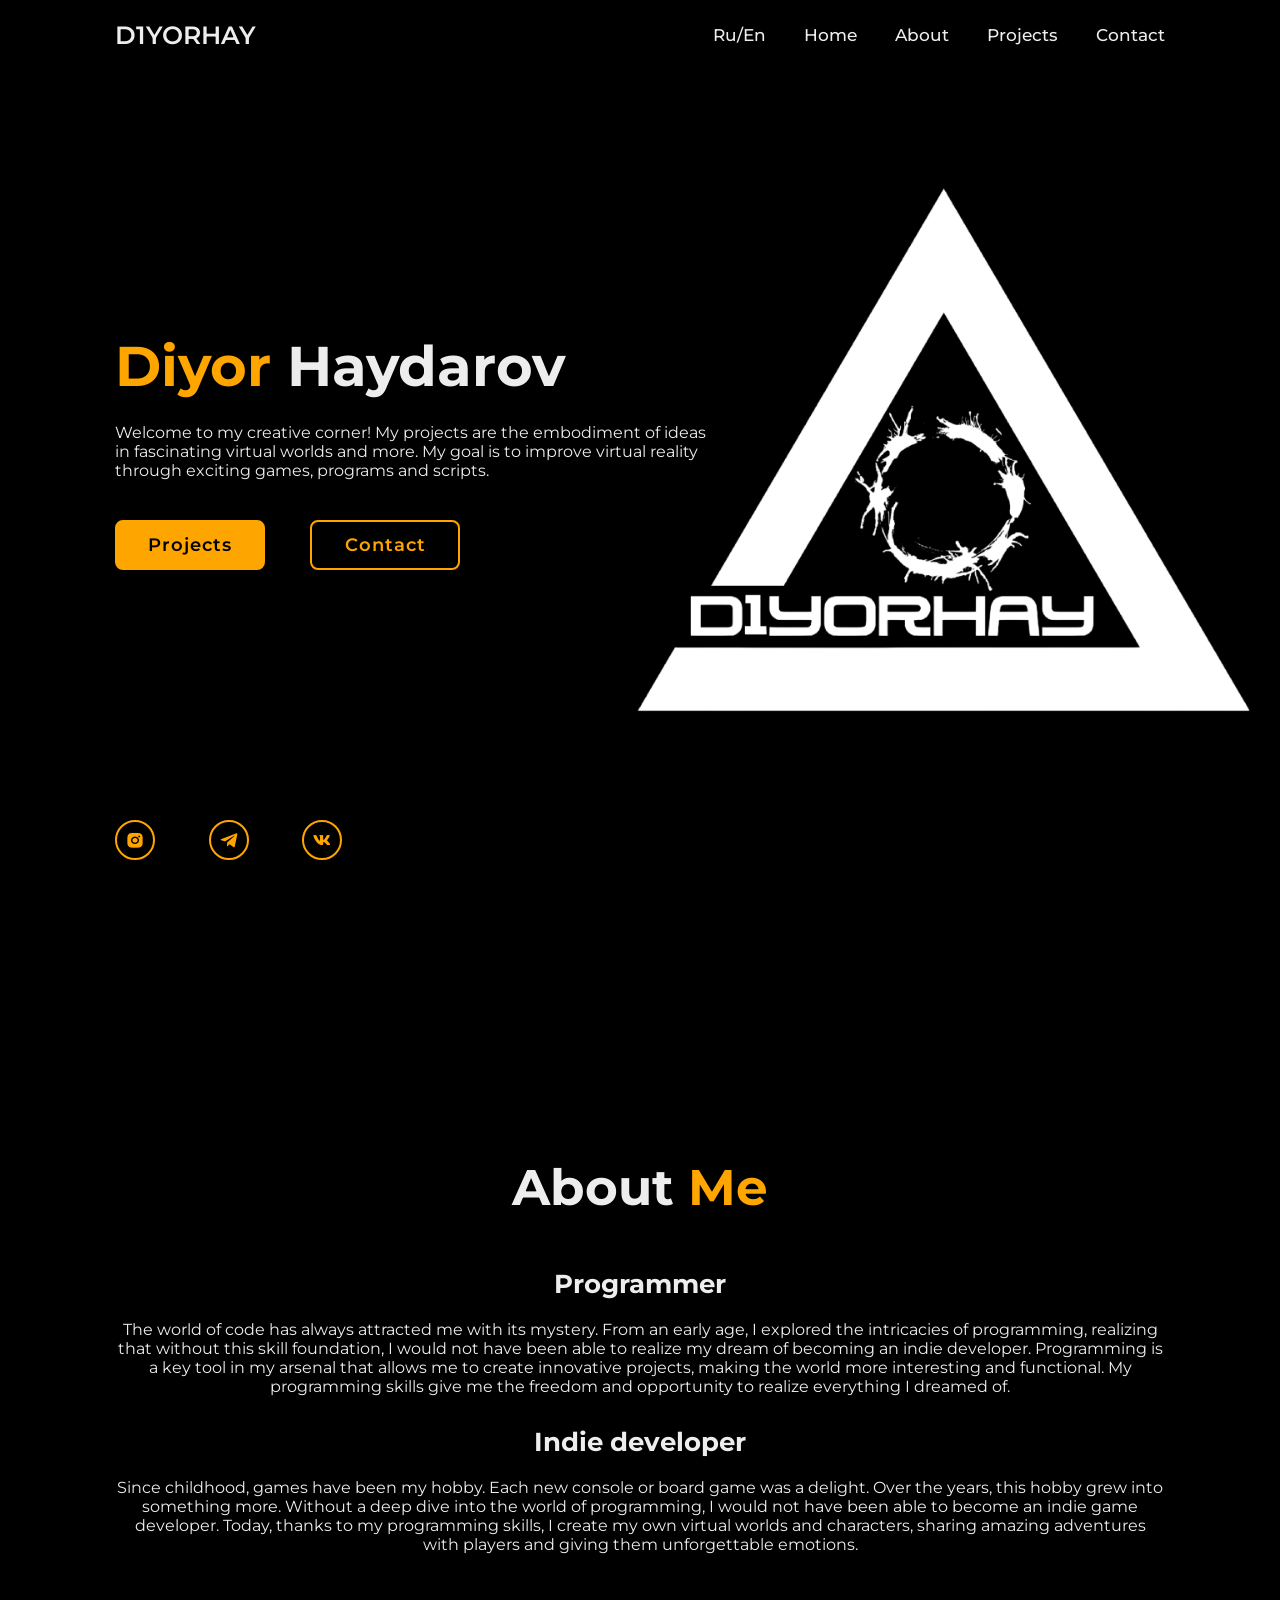
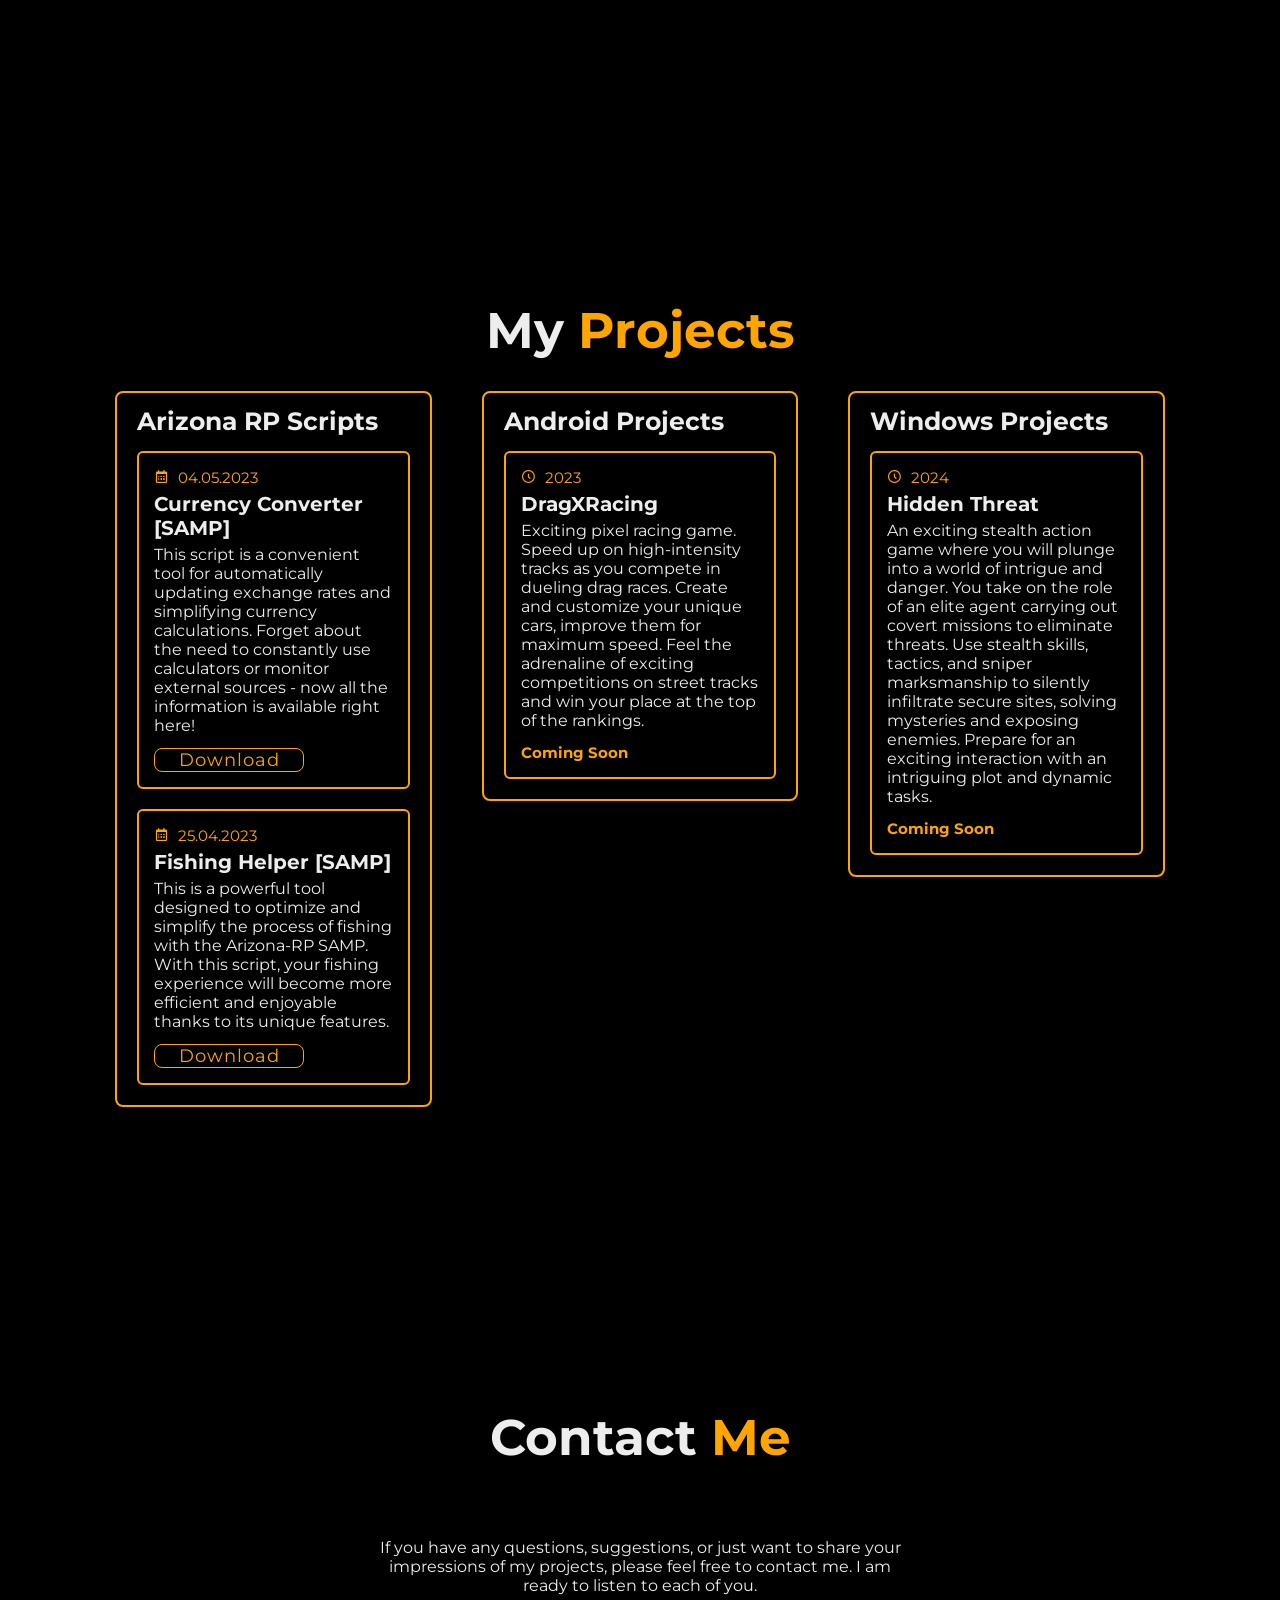
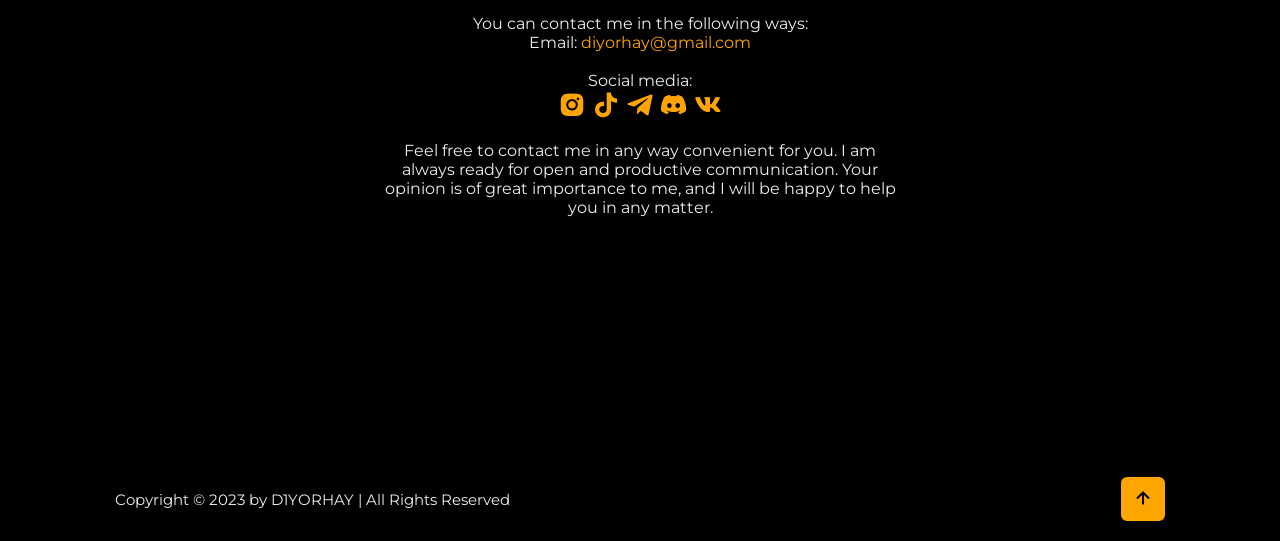
==== index.html @ e2f16f79 "Update index.html" ====
<!DOCTYPE html>
<html lang="en">
<head>
    <meta charset="UTF-8">
    <meta http-equiv="X-UA-Compatible" content="IE=edge">
    <meta name="viewport" content="width=device-width, initial-scale=1.0">
    <title>Diyor Haydarov Portfolio | D1YORHAY</title>
     <link rel="shortcut icon" href="logo.png" type="x-image/png">

    <link rel="stylesheet" href="css/style.css">

    <link href='https://unpkg.com/boxicons@2.1.4/css/boxicons.min.css' rel='stylesheet'>
</head>
<body>
    <header class="header">
        <a href="#" class="logo">D1YORHAY</a>

        <div class="bx bx-menu" id="menu-icon"></div>

        <nav class="navbar">
            <a href="index_ru.html">Ru/En</a>
            <a href="#home">Home</a>
            <a href="#about">About</a>
            <a href="#projects">Projects</a>
            <a href="#contact">Contact</a>

            <span class="active-nav"></span>
        </nav>
    </header>

    <!-- home section design -->
    <section class="home" id="home">
        <div class="home-content">
            <h1><span>Diyor</span> Haydarov</h1>
            <p>Welcome to my creative corner! My projects are the embodiment of ideas in fascinating virtual worlds and more. My goal is to improve virtual reality through exciting games, programs and scripts.</p>
            <div class="btn-box">
                <a href="#projects" class="btn">Projects</a>
                <a href="#contact" class="btn">Contact</a>
            </div>
        </div>

        <div class="home-sci">
            <a href="https://www.instagram.com/d1yorhay"><i class='bx bxl-instagram-alt' ></i></a>
            <a href="https://t.me/d1yorhay"><i class='bx bxl-telegram'></i></a>
            <a href="https://vk.com/d1yorhay"><i class='bx bxl-vk' ></i></a><br><br>
        </div>
    </section>

    <!-- about section design -->
    <section class="about" id="about">
        <h2 class="heading">About <span>Me</span></h2>

        <div class="about-content">
            <h3>Programmer</h3>
            <p>The world of code has always attracted me with its mystery. From an early age, I explored the intricacies of programming, realizing that without this skill foundation, I would not have been able to realize my dream of becoming an indie developer. Programming is a key tool in my arsenal that allows me to create innovative projects, making the world more interesting and functional. My programming skills give me the freedom and opportunity to realize everything I dreamed of.</p>
            <h3>Indie developer</h3>
            <p>Since childhood, games have been my hobby. Each new console or board game was a delight. Over the years, this hobby grew into something more. Without a deep dive into the world of programming, I would not have been able to become an indie game developer. Today, thanks to my programming skills, I create my own virtual worlds and characters, sharing amazing adventures with players and giving them unforgettable emotions.</p>
        </div>
    </section>

    <!-- projects section design -->
    <section class="projects" id="projects">
        <h2 class="heading">My <span>Projects</span></h2>

        <div class="projects-row">
            <!-- Arizona Scripts -->
            <div class="projects-column">
                <br><h3 class="title">Arizona RP Scripts</h3>
                <div class="projects-box">
                    
                    <!-- Currency Converter -->
                    <div class="projects-content">
                        <div class="content">
                            <div class="year"><i class='bx bx-calendar' ></i> 04.05.2023</div>
                            <h3>Currency Converter [SAMP]</h3>
                            <p>This script is a convenient tool for automatically updating exchange rates and simplifying currency calculations. Forget about the need to constantly use calculators or monitor external sources - now all the information is available right here!</p><br>
                            <a href="https://drive.google.com/file/d/1Fqgm43asAINsLMrnkQq1CiRGJhXka5Y3/view?usp=drive_link" target="_blank">Download</a> 
                        </div>
                    </div>

                    <!-- Fishing Helper -->
                    <div class="projects-content">
                        <div class="content">
                            <div class="year"><i class='bx bx-calendar' ></i> 25.04.2023</div>
                            <h3>Fishing Helper [SAMP]</h3>
                            <p> This is a powerful tool designed to optimize and simplify the process of fishing with the Arizona-RP SAMP. With this script, your fishing experience will become more efficient and enjoyable thanks to its unique features.</p><br>
                            <a href="https://drive.google.com/file/d/1vGYQ3mh9Eu9n5NbPt-j7Q-pzQmZ3-_pX/view?usp=drive_link" target="_blank">Download</a> 
                        </div>
                    </div>
                    <!--  -->
                </div>
            </div>

            <!-- Mobile -->
            <div class="projects-column">
                <br><h3 class="title">Android Projects</h3>
                <div class="projects-box">
                    <!-- DragXRacing -->
                    <div class="projects-content">
                        <div class="content">
                            <div class="year"><i class='bx bx-time-five'></i> 2023</div>
                            <h3>DragXRacing</h3>
                            <p>Exciting pixel racing game. Speed ​​up on high-intensity tracks as you compete in dueling drag races. Create and customize your unique cars, improve them for maximum speed. Feel the adrenaline of exciting competitions on street tracks and win your place at the top of the rankings.
                            </p><br>
                            <h1 href="">Coming Soon</h1>
                        </div>
                    </div>
                    <!--  -->
                </div>
            </div>

            <!-- PC -->
            <div class="projects-column">
                <br><h3 class="title">Windows Projects</h3>
                <div class="projects-box">
                    <!-- Hidden Threat -->
                    <div class="projects-content">
                        <div class="content">
                            <div class="year"><i class='bx bx-time-five'></i> 2024</div>
                            <h3>Hidden Threat</h3>
                            <p>An exciting stealth action game where you will plunge into a world of intrigue and danger. You take on the role of an elite agent carrying out covert missions to eliminate threats. Use stealth skills, tactics, and sniper marksmanship to silently infiltrate secure sites, solving mysteries and exposing enemies. Prepare for an exciting interaction with an intriguing plot and dynamic tasks.
                            </p><br>
                            <h1 href="">Coming Soon</h1>
                        </div>
                    </div>
                    <!--  -->
                </div>
            </div>
            <!--  -->
        </div>
    </section>

    <!-- contact section design -->
    <section class="contact" id="contact">
        <h2 class="heading">Contact <span>Me</span></h2>

        <p>If you have any questions, suggestions, or just want to share your impressions of my projects, please feel free to contact me. I am ready to listen to each of you.<br><br>
            
            You can contact me in the following ways: <br>

            Email: <a href="mailto:diyorhay@gmail.com"><span>diyorhay@gmail.com</span></a> <br><br>

            Social media: <br>
            <a href="https://www.instagram.com/d1yorhay"><i class='bx bxl-instagram-alt' ></i></a>
            <a href="https://www.tiktok.com/@d1yorhay"><i class='bx bxl-tiktok'></i></a>
            <a href="https://t.me/d1yorhay"><i class='bx bxl-telegram'></i></a>
            <a href="https://discord.com/users/893440111138717699"><i class='bx bxl-discord-alt'></i></a>
            <a href="https://vk.com/d1yorhay"><i class='bx bxl-vk' ></i></a><br><br>
            
            
                Feel free to contact me in any way convenient for you. I am always ready for open and productive communication. Your opinion is of great importance to me, and I will be happy to help you in any matter.</p>
    </section>

    <!-- footer design -->
    <footer class="footer">
        <div class="footer-text">
            <p>Copyright &copy; 2023 by D1YORHAY | All Rights Reserved</p>
        </div>

        <div class="footer-iconTop">
            <a href="#"><i class='bx bx-up-arrow-alt'></i></a>
        </div>
    </footer>
    <script src="js/script.js"></script>
</body>
</html>
---- css/style.css ----
@import url('https://fonts.googleapis.com/css2?family=Montserrat:wght@300;400;500;600;700;800;900&display=swap');
@import url('https://fonts.googleapis.com/css2?family=Poppins:wght@300;400;500;600;700;800;900&display=swap');
* {
    margin: 0;
    padding: 0;
    box-sizing: border-box;
    text-decoration: none;
    border: none;
    scroll-behavior: smooth;
    font-family: 'Montserrat', sans-serif;
}

:root {
    --bg-color: #000000;
    --second-bg-color: #000000;
    --text-color: #ededed;
    --main-color: #ffa500;
}

html {
    font-size: 62.5%;
    overflow-x: hidden;
}

body {
    background: var(--bg-color);
    color: var(--text-color);
}

.header {
    position: fixed;
    top: 0;
    left: 0;
    width: 100%;
    padding: 2rem 9%;
    background: transparent;
    display: flex;
    justify-content: space-between;
    align-items: center;
    z-index: 100;
}

.header.sticky {
    background-color: var(--bg-color);
}

.logo {
    position: relative;
    font-size: 2.5rem;
    color: var(--text-color);
    font-weight: 600;
}

.navbar {
    position: relative;
}
.navbar a{
    font-size: 1.7rem;
    color: var(--text-color);
    font-weight: 500;
    margin-left: 3.5rem;
    transition: .3s;
}

.navbar a:hover,
.navbar a.active {
    color: var(--main-color);
}

#menu-icon {
    font-size: 3.6rem;
    color: var(--text-color);
    cursor: pointer;
    display: none;
}

section {
    min-height: 100vh;
    padding: 10rem 9% 2rem;
}

.home {
    display: flex;
    align-items: center;
    padding: 0 9%;
    background: url('/images/home.png') no-repeat;
    background-size: cover;
    background-position: center;
}

.home-content {
    max-width: 60rem;
    z-index: 99;
}

.home-content h1 {
    font-size: 5.6rem;
    font-weight: 700;
    line-height: 1.3;
}

.home-content h1 span {
    color: var(--main-color);
}

.home-content .text-animate {
    position: relative;
    width: 32.8rem;
}

.home-content .text-animate h3 {
    font-family: "Poppins", sans-serif;
    font-size: 3.2rem;
    font-weight: 700;
    color: transparent;
    -webkit-text-stroke: .7px var(--main-color);
    background-image: linear-gradient(var(--main-color), var(--main-color));
    background-repeat: no-repeat;
    -webkit-background-clip: text;
    background-position: -33rem 0;
    animation: homeBgText 6s linear infinite;
    animation-delay: 2s;
}

.home-content .text-animate h3::before {
    content: '';
    position: absolute;
    top: 0;
    left: 0;
    width: 0;
    height: 100%;
    border-right: 2px solid var(--main-color);
    z-index: -1;
    animation: homeCursorText 6s linear infinite;
    animation-delay: 2s;
}

.home-content p {
    font-size: 1.6rem;
    margin: 2rem 0 4rem;
}

.btn-box {
    position: relative;
    display: flex;
    justify-content: space-between;
    width: 34.5rem;
    height: 5rem;
}

.btn-box .btn {
    position: relative;
    display: inline-flex;
    justify-content: center;
    align-items: center;
    width: 15rem;
    height: 100%;
    background: var(--main-color);
    border: .2rem solid var(--main-color);
    border-radius: .8rem;
    font-size: 1.8rem;
    font-weight: 600;
    letter-spacing: .1rem;
    color: var(--bg-color);
    z-index: 1;
    overflow: hidden;
    transition: .5s;
}

.btn-box .btn:hover {
    color: var(--main-color);
}

.btn-box .btn:nth-child(2) {
    background: transparent;
    color: var(--main-color);
}

.btn-box .btn:nth-child(2):hover {
    color: var(--bg-color);
}

.btn-box .btn:nth-child(2)::before {
    background: var(--main-color);
}

.btn-box .btn::before {
    content: '';
    position: absolute;
    margin: 50%;
    width: 0;
    height: 0;
    background: var(--bg-color);
    z-index: -1;
    transition: .5s;
}

.btn-box .btn:hover::before {
    width: 100%;
    height: 100%;
    border-radius: 5px;
}

.home-sci {
    position: absolute;
    bottom: 4rem;
    width: 280px;
    display: flex;
    justify-content: space-between;
}

.home-sci a:hover {
    color: var(--bg-color);
}

.home-sci a {
    position: relative;
    display: inline-flex;
    justify-content: center;
    align-items: center;
    width: 40px;
    height: 40px;
    background: transparent;
    border: .2rem solid var(--main-color);
    border-radius: 50%;
    font-size: 20px;
    color: var(--main-color);
    z-index: 1;
    overflow: hidden;
    transition: .5s;
}

.home-sci a::before {
    content: '';
    position: absolute;
    margin: 50%;
    width: 0;
    height: 0;
    border-radius: 50%;
    background: var(--main-color);
    z-index: -1;
    transition: .5s;
}

.home-sci a:hover:before {
    width: 100%;
    height: 100%;
}

.home-imgHover {
    position: absolute;
    top: 0;
    right: 0;
    width: 55%;
    height: 100%;
    background: transparent;
    transition: 3s;
}

.home-imgHover:hover {
    background: var(--bg-color);
    opacity: .8;
}

.about {
    display: flex;
    justify-content: center;
    align-items: center;
    flex-direction: column;
    gap: 2rem;
    background: var(--bg-color);
    padding-bottom: 6rem;
}

.heading {
    font-size: 5rem;
    margin-bottom: 3rem;
    text-align: center;
}

span {
    color: var(--main-color);
}

.about-content {
    text-align: center;
}

.about-content h3 {
    font-size: 2.6rem;
}

.about-content p {
    font-size: 1.6rem;
    margin: 2rem 0 3rem;
}

.btn-box.btns {
    display: inline-block;
    width: 15rem;
}

.btn-box.btns a::before {
    background: var(--second-bg-color);
}

.projects {
    display: flex;
    justify-content: center;
    align-items: center;
    flex-direction: column;
    min-height: auto;
    padding-bottom: 5rem;
}

.projects .projects-row {
    display: flex;
    flex-wrap: wrap;
    gap: 5rem;
}

.projects-row .projects-column {
    position: relative;
    flex: 1 1 50px;
    border: 0.2rem solid var(--main-color);
    border-radius: 0.8rem;
    height: 100%;
    transition: .5s;
}

.projects-column .title {
    font-size: 2.5rem;
    margin: 0 0 1.5rem 2rem;
}

.projects-box .projects-content {
    position: relative;
    padding-left: 2rem;
    padding-right: 2rem;
    transition: .5s;
}

.projects-box .projects-content a {
    position: relative;
    display: inline-flex;
    justify-content: center;
    align-items: center;
    width: 15rem;
    height: 100%;
    background: var(--bg-color);
    border: 0.1rem solid var(--main-color);
    border-radius: 0.8rem;
    font-size: 1.8rem;
    font-weight: 400;
    letter-spacing: 0.1rem;
    color: var(--main-color);
    overflow: hidden;
    transition: .5s;
}

.projects-box .projects-content h1 {
    size: 1.5rem;
    color: var(--main-color);
    transition: .5s;
}

.projects-box .projects-content a:hover {
    transform: rotate(1deg);
}

.projects-content .content {
    position: relative;
    padding: 1.5rem;
    border: .2rem solid var(--main-color);
    border-radius: .6rem;
    margin-bottom: 2rem;
    transition: .5s;
}


.projects-content .content:hover {
    width: 100%;
    transform: rotate(-1deg);
}

.projects-content .content .year {
    font-size: 1.5rem;
    color: var(--main-color);
    padding-bottom: .5rem;
    transition: .5s;
}

.projects-content .content .year i {
    padding-right: .5rem;
    transition: .5s;
}

.projects-content .content h3 {
    font-size: 2rem;
    transition: .5s;
}
.projects-content .content p {
    font-size: 1.6rem;
    padding-top: .5rem;
    transition: .5s;
}

.contact {
    display: flex;
    justify-content: center;
    align-items: center;
    flex-direction: column;
    gap: 2rem;
    background: var(--bg-color);
    padding-bottom: 6rem;
}

.contact form {
    max-width: 70rem;
    margin: 0 auto;
    text-align: center;
}

.contact form .input-box {
    position: relative;
    display: flex;
    justify-content: space-between;
    flex-wrap: wrap;
}

.contact form .input-field {
    position: relative;
    width: 49%;
    margin: .8rem 0;
}

.contact form .input-box .input-field input,
.contact form .textarea-field textarea {
    width: 100%;
    height: 100%;
    padding: 1.5rem;
    font-size: 1.6rem;
    color: var(--main-color);
    background: transparent;
    border-radius: .6rem;
    border: .2rem solid var(--main-color);
}

.contact form .input-box .input-field input::placeholder,
.contact form .textarea-field textarea::placeholder {
    color: var(--text-color);
}

.contact form .textarea-field {
    position: relative;
    margin: .8rem 0 2.7rem;
    display: flex;
}

.contact form .textarea-field textarea {
    resize: none;
}

.contact form .btn-box.btns .btn {
    cursor: pointer;
}

.footer {
    display: flex;
    justify-content: space-between;
    align-items: center;
    flex-wrap: wrap;
    padding: 2rem 9%;
    background: var(--second-bg-color)
}

.footer-text p {
    font-size: 1.5rem;
}

.footer-iconTop a {
    position: relative;
    display: inline-flex;
    justify-content: center;
    align-items: center;
    padding: .8rem;
    background: var(--main-color);
    border: .2rem solid var(--main-color);
    border-radius: .6rem;
    z-index: 1;
    overflow: hidden;
}

.footer-iconTop a::before {
    content: '';
    position: absolute;
    top: 0;
    left: 0;
    width: 0;
    height: 100%;
    background: var(--second-bg-color);
    z-index: -1;
    transition: .5s;
}

.footer-iconTop a:hover::before {
    width: 100%;
}

.footer-iconTop a i {
    font-size: 2.4rem;
    color: var(--bg-color);
}

.footer-iconTop a:hover i {
    color: var(--main-color);
}

.contact p {
    text-align: center;
    font-size: 1.6rem;
    margin: 2rem 0 3rem;
    width: 50%;
}

.contact .bx {
    font-size: 3rem;
    color: var(--main-color);
}

/* animation */
.animate {
    position: absolute;
    top: 0;
    right: 0;
    width: 100%;
    height: 100%;
    background: yellowgreen;
    z-index: 98;
}

/* BREAKPOINTS */
@media (max-width: 1200px) {
    html {
        font-size: 55%;
    }
}

@media (max-width: 991px) {
    .header {
        padding: 2rem 4%;
    }
    
    section {
        padding: 10rem 4% 2rem;
    }

    .home {
        padding: 0 4%;
    }

    .footer {
        padding: 2rem 4%;
    }
}

@media (max-width: 844px) {
    .header {
        background: var(--bg-color);
    }

    #menu-icon {
        display: block;
    }

    .navbar {
        position: absolute;
        top: 100%;
        left: -100%;
        width: 100%;
        padding: 1rem 4%;
        background: var(--main-color);
        box-shadow: 0 .5rem 1rem rgba(0, 0, 0, .2);
        transition: .25s ease;
        transition-delay: .25s;
        z-index: 1;
    }

    .navbar.active {
        left: 0;
        transition-delay: 0s;
    }

    .navbar .active-nav {
        position: absolute;
        top: 0;
        left: -100%;
        width: 100%;
        height: 100%;
        background: var(--bg-color);
        border-top: .1rem solid rgba(0, 0, 0, .2);
        z-index: -1;
        transition: .25s ease;
        transition-delay: .25s;
    }
    .navbar.active .active-nav {
        left: 0;
        transition-delay: .25s;
    }

    .navbar a {
        display: block;
        font-size: 2rem;
        margin: 3rem 0;
        transform: translateX(-20rem);
        transition: .25s ease;
        transition-delay: 0s;
    }

    .navbar.active a {
        transform: translateX(0);
        transition-delay: .25s;
    }

    .home-imgHover {
        pointer-events: none;
        background: var(--bg-color);
        opacity: .6;
    }
}

@media (max-width: 520px) {
    html {
        font-size: 50%;
    }

    .home-content h1 {
        display: flex;
        flex-direction: column;
    }

    .home-sci {
        width: 160px;
    }

    .home-sci a {
        width: 38px;
        height: 38px;
    }

    .contact p {
        width: 50rem;
    }

    .contact form .input-box .input-field {
        width: 100%;
    }

    .footer {
        flex-direction: column-reverse;
    }

    .footer p {
        margin-top: 2rem;
        text-align: center;
    }
}
    

@media (max-width: 462px) {
    .home-content h1 {
        font-size: 5.2rem;
    }
    .projects {
        padding: 10rem 4% 5rem 5%;
    }
    .projects-content .content {
        width: 50rem;
    }
    
}

@media (max-width: 421px) {
    .home-content h1 {
        font-size: 4rem;
    }
    .projects-content .content {
       width: 45rem;
    } 
    
}

@media (max-width: 394px) {
    .projects-content .content {
        width: 40rem;
    }
    
    .contact p {
        width: 38rem;
    }
    .home {
        justify-content: center;
    }
    .home-content {
        display: flex;
        align-items: center;
        flex-direction: column;
        text-align: center;
    }
    .home-content h1 {
        font-size: 5rem;
    }
}

@media (max-width: 365px) {
    .projects-content .content {
        width: 37rem;
     } 
}

@media (max-width: 323px) {
    .projects-content .content {
        width: 30rem;
     } 
}

@media (max-width: 287px) {
    .projects-content .content {
        width: 30rem;
     } 
}

@keyframes homeBgText {
    0%, 10%, 100% {
        background-position: -33rem 0;
    }
    65%, 85% {
        background-position: 0 0;
    }
}
    
@keyframes homeCursorText {
    0%, 10%, 100% {
        width: 0;
    }

    65%, 78%, 85% {
        width: 100%;
        opacity: 1;
    }

    75%, 81% {
        opacity: 0;
    }
}
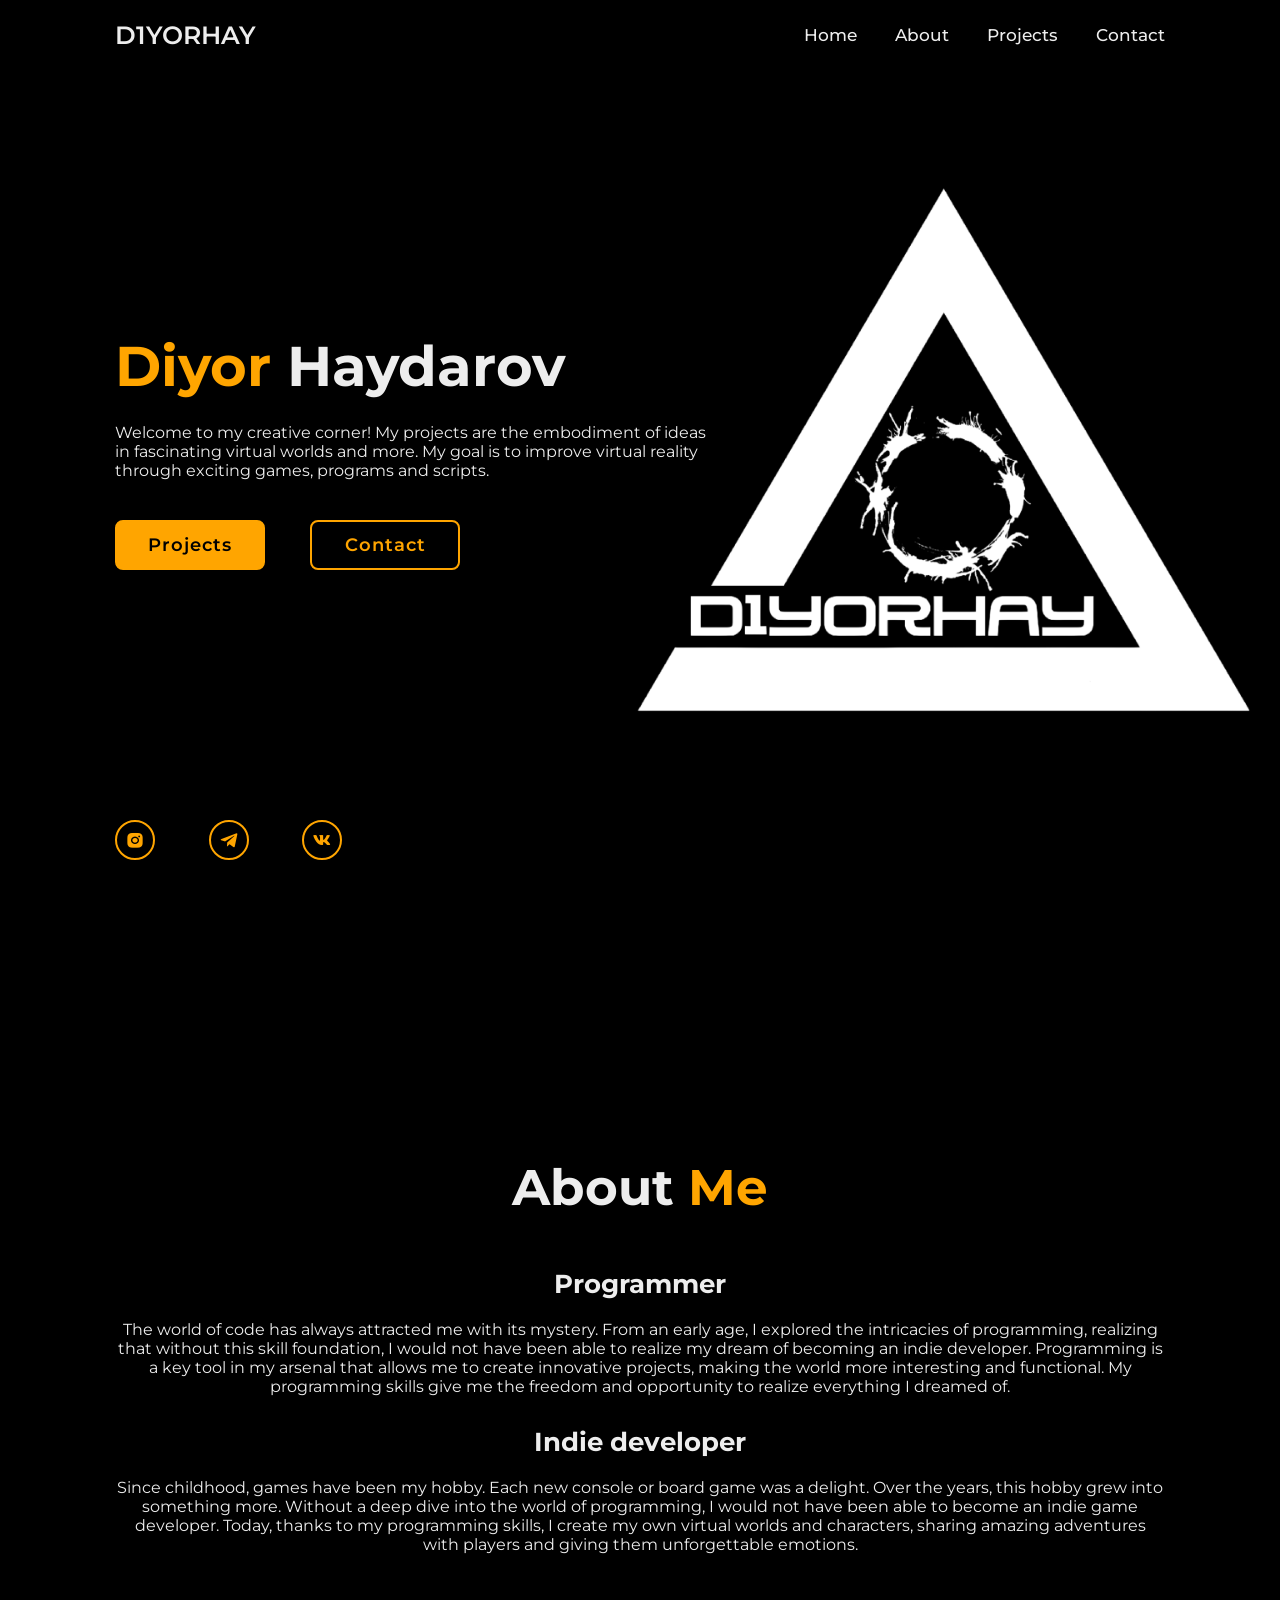
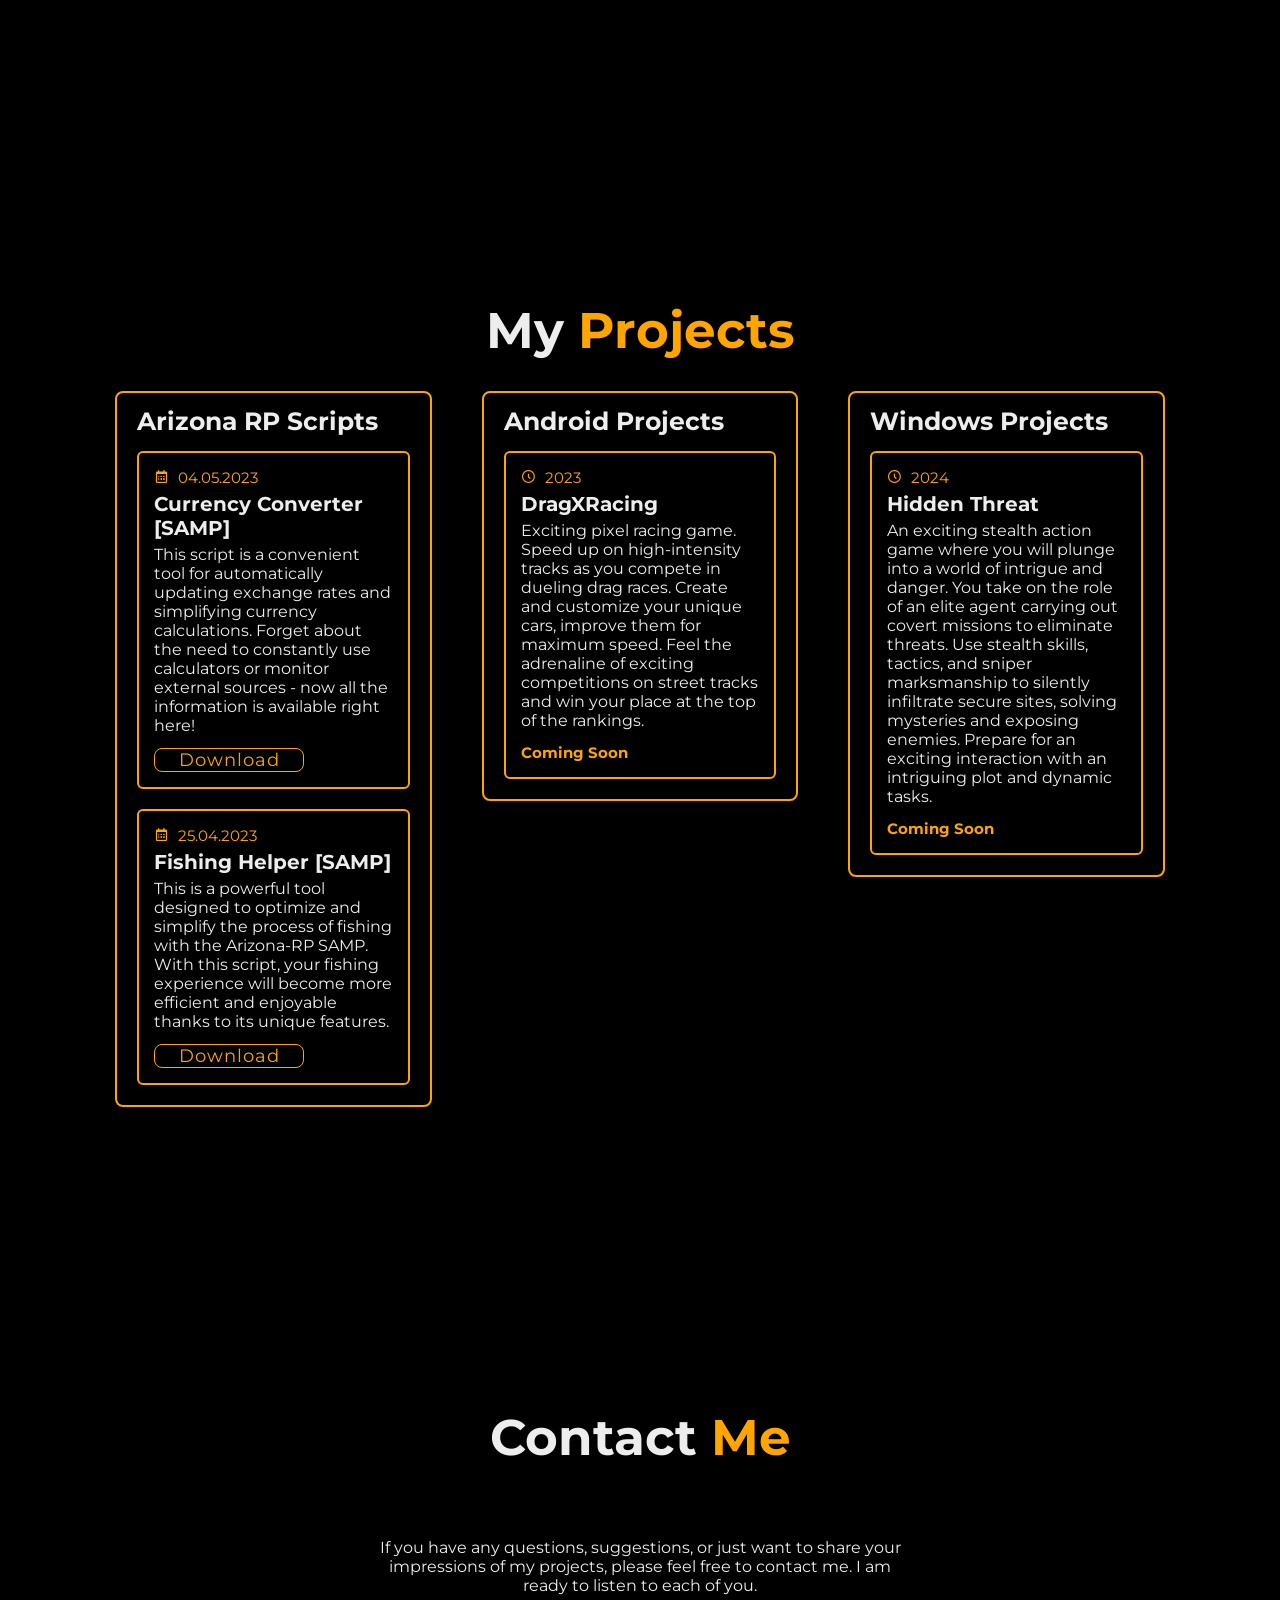
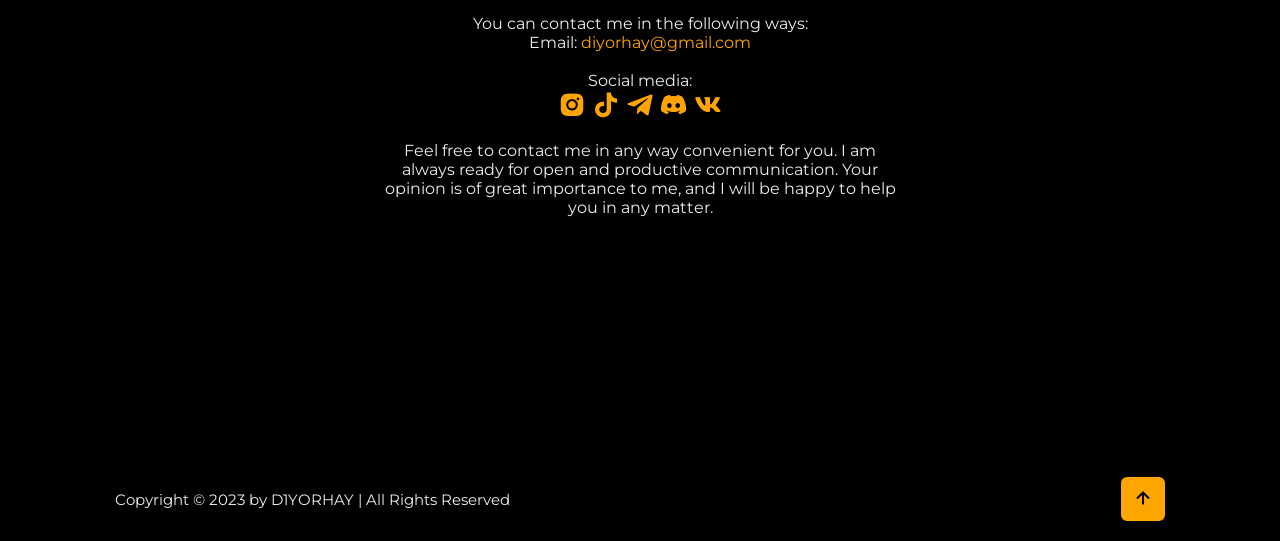
==== commit 2c31ff25: "Update index.html" ====
--- a/index.html
+++ b/index.html
@@ -18,7 +18,6 @@
         <div class="bx bx-menu" id="menu-icon"></div>
 
         <nav class="navbar">
-            <a href="index_ru.html">Ru/En</a>
             <a href="#home">Home</a>
             <a href="#about">About</a>
             <a href="#projects">Projects</a>
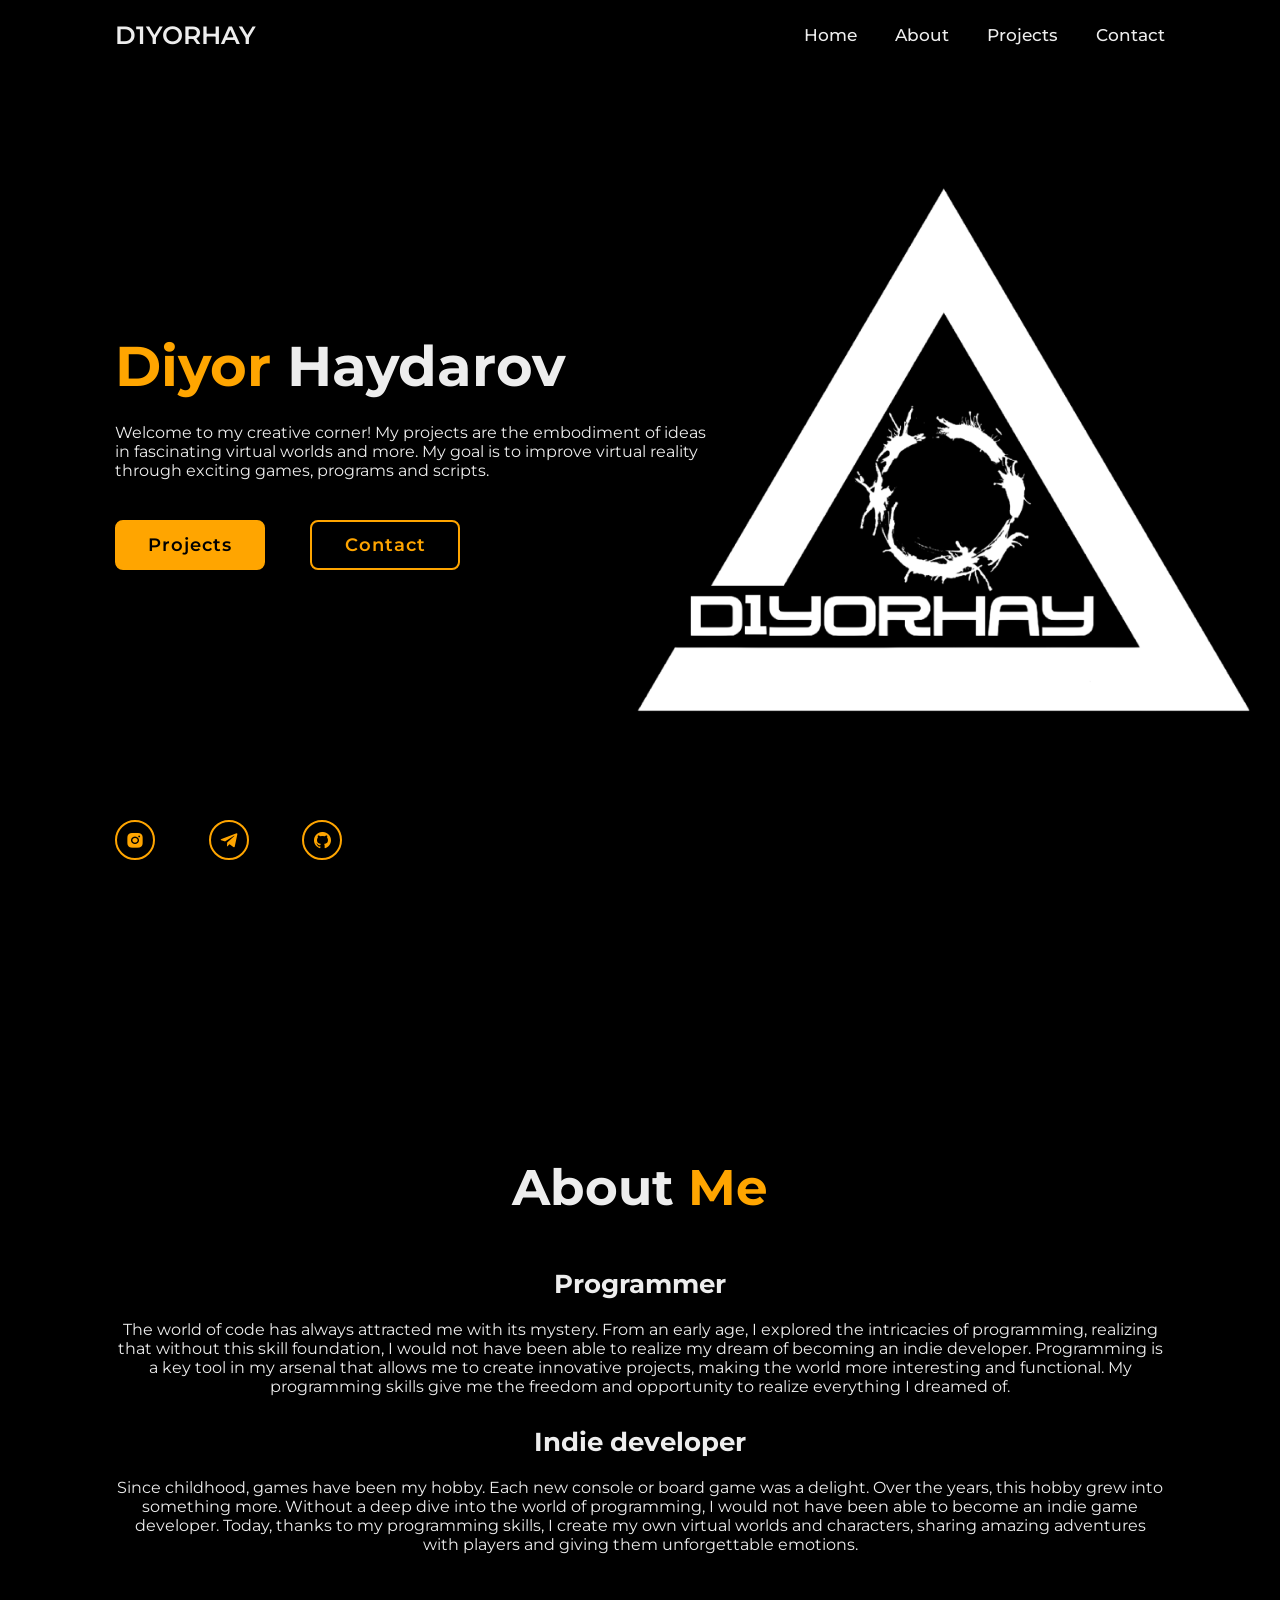
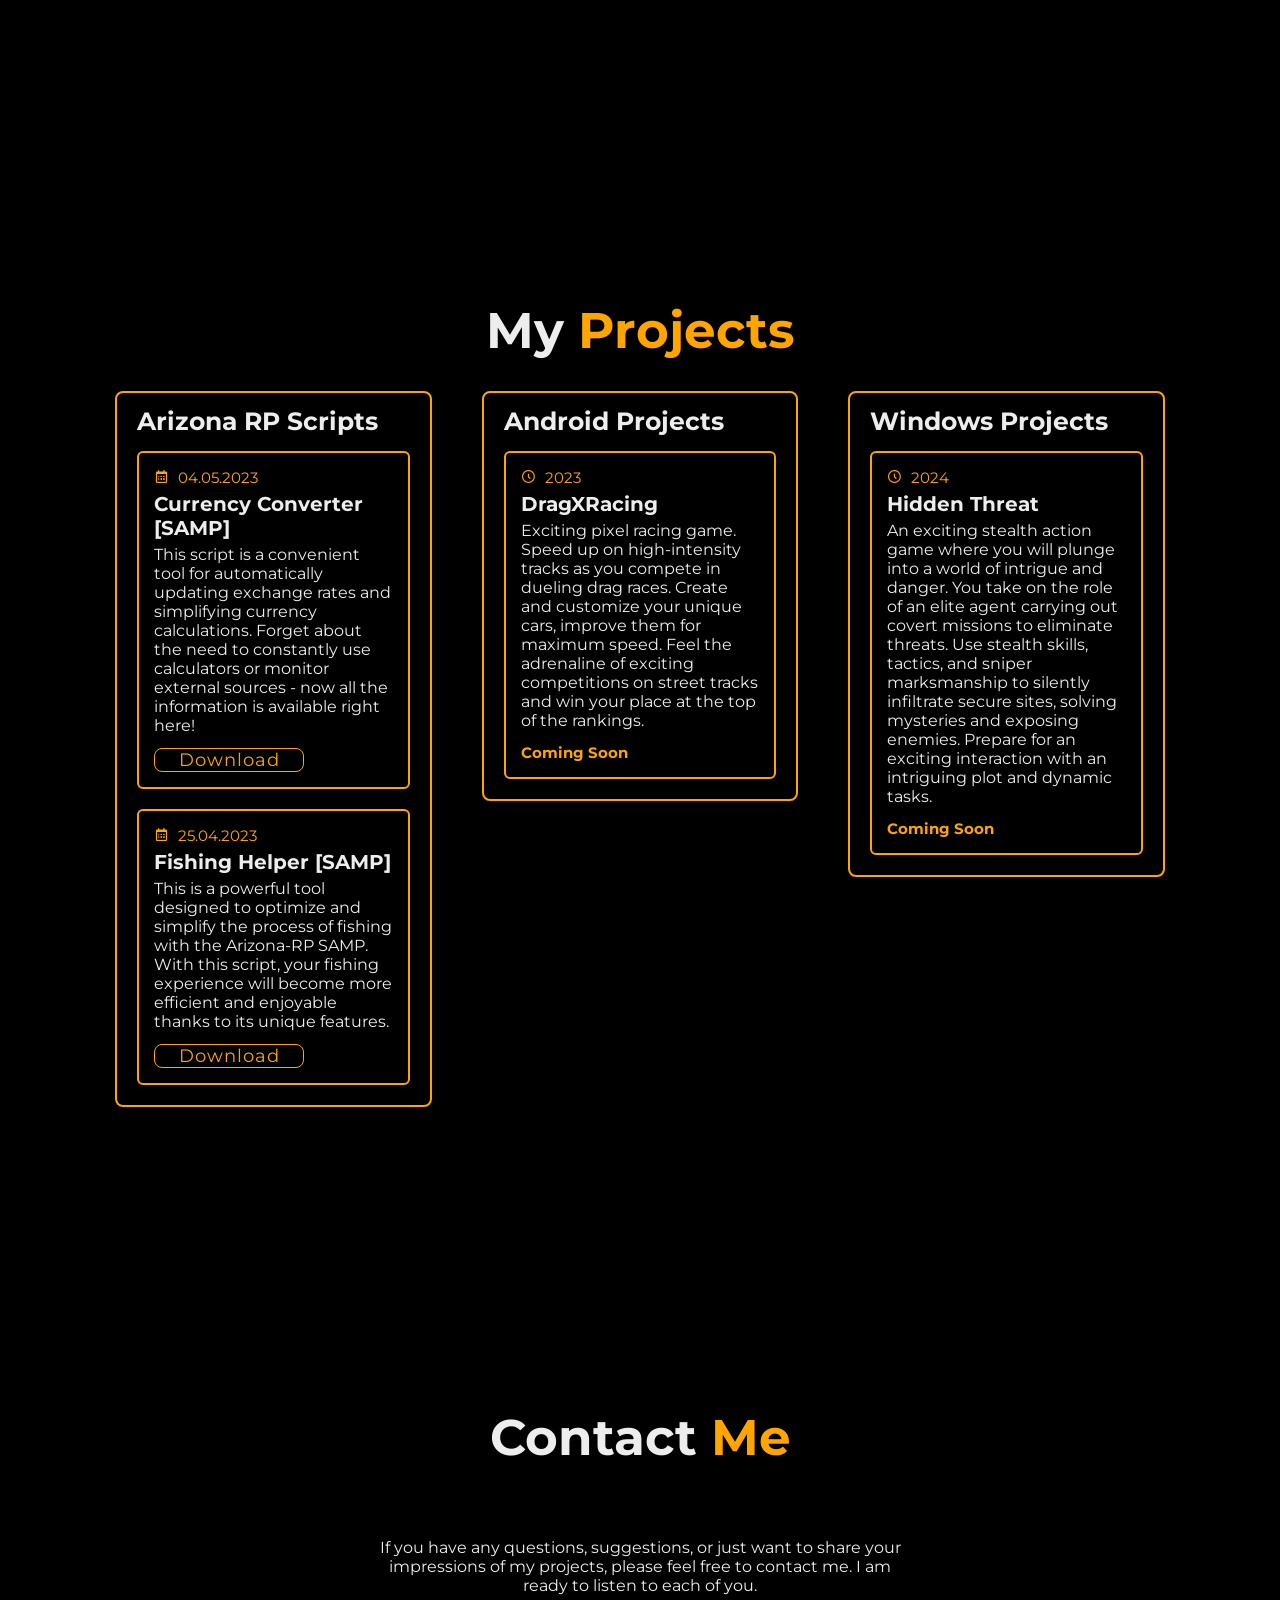
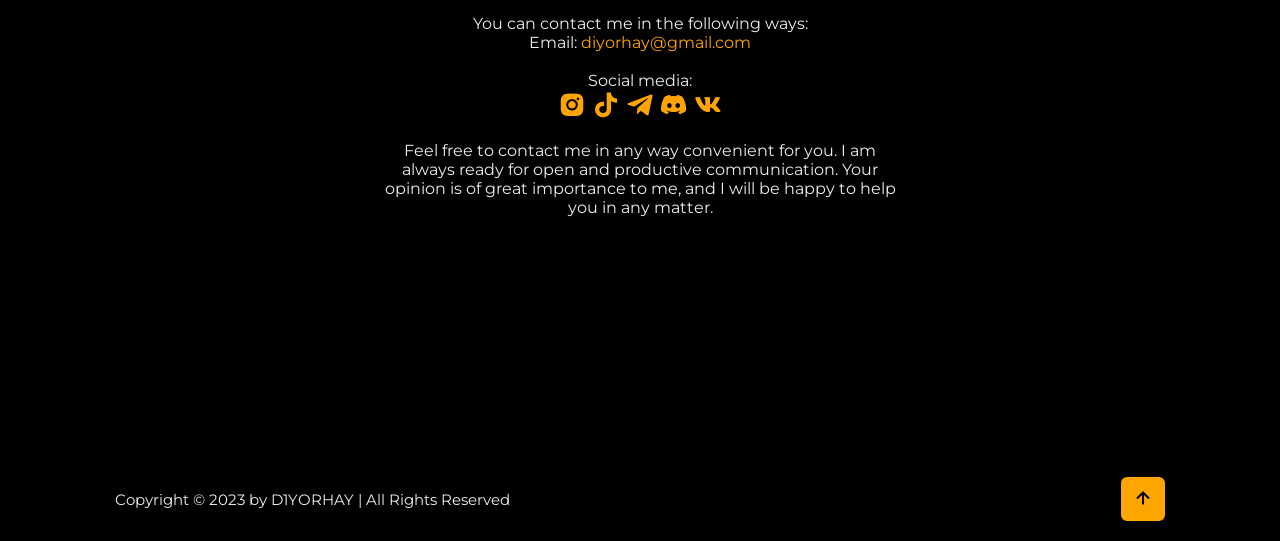
==== commit e0781afc: "Update index.html" ====
--- a/index.html
+++ b/index.html
@@ -41,7 +41,7 @@
         <div class="home-sci">
             <a href="https://www.instagram.com/d1yorhay"><i class='bx bxl-instagram-alt' ></i></a>
             <a href="https://t.me/d1yorhay"><i class='bx bxl-telegram'></i></a>
-            <a href="https://vk.com/d1yorhay"><i class='bx bxl-vk' ></i></a><br><br>
+            <a href="https://github.com/d1yorhay"><i class='bx bxl-github'></i></a><br><br>
         </div>
     </section>
 
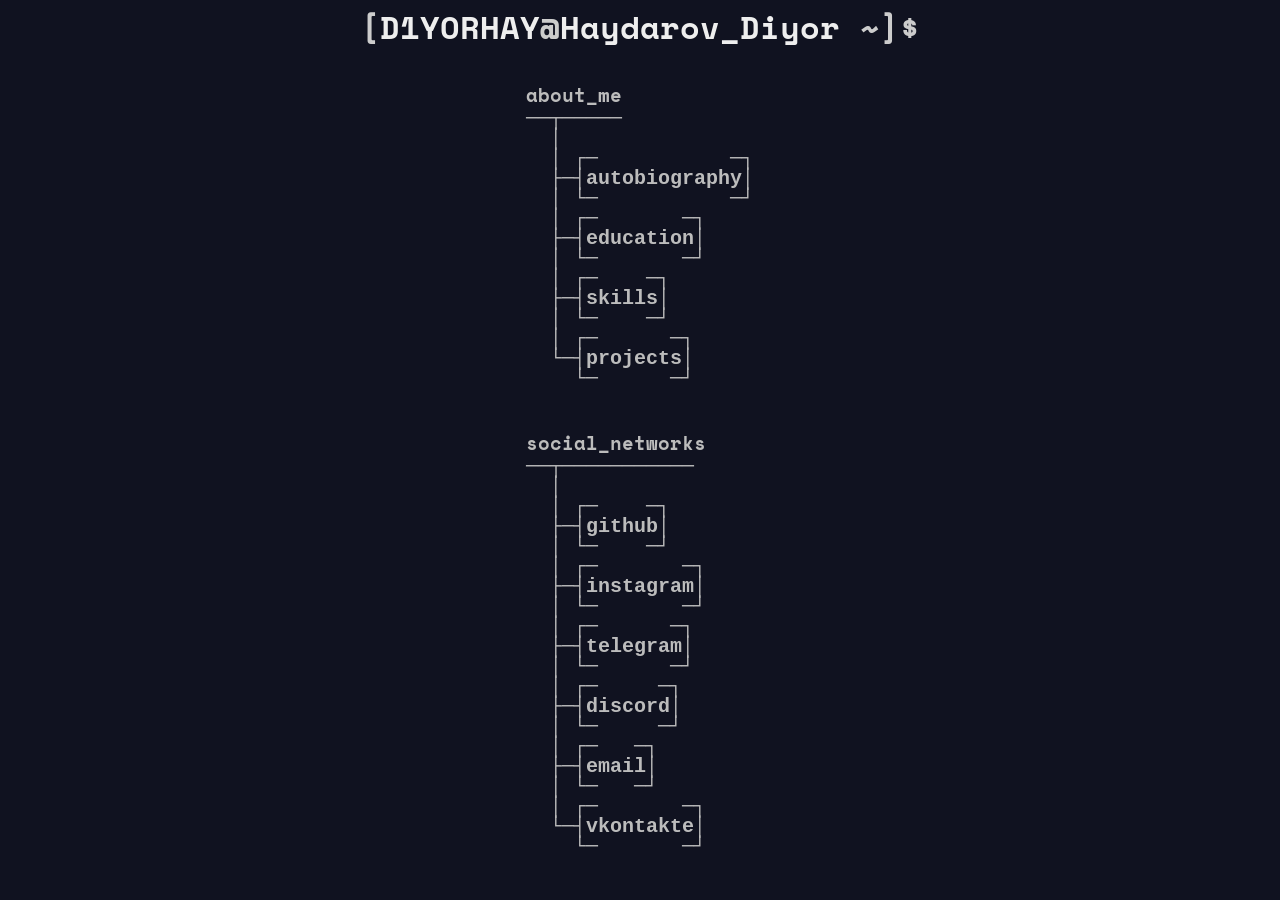
==== commit abb207a7: "Add files via upload" ====
--- a/index.html
+++ b/index.html
@@ -1,165 +1,70 @@
 <!DOCTYPE html>
 <html lang="en">
 <head>
-    <meta charset="UTF-8">
-    <meta http-equiv="X-UA-Compatible" content="IE=edge">
-    <meta name="viewport" content="width=device-width, initial-scale=1.0">
-    <title>Diyor Haydarov Portfolio | D1YORHAY</title>
-     <link rel="shortcut icon" href="logo.png" type="x-image/png">
-
-    <link rel="stylesheet" href="css/style.css">
-
-    <link href='https://unpkg.com/boxicons@2.1.4/css/boxicons.min.css' rel='stylesheet'>
+  <meta charset="UTF-8">
+  <meta name="viewport" content="width=device-width, initial-scale=1.0">
+  <title>D1YORHAY</title>
+  <link rel="stylesheet" href="style.css">
 </head>
 <body>
-    <header class="header">
-        <a href="#" class="logo">D1YORHAY</a>
+  <div class="title">
+    <h1>[<span>D1YORHAY</span>@<span>Haydarov_Diyor</span> ~]$</h1>
+  </div>
+  <main>
 
-        <div class="bx bx-menu" id="menu-icon"></div>
+    <div class="list_menu">
+      <div class="list_title">
+        <h3>about_me</h3>
+      </div>
 
-        <nav class="navbar">
-            <a href="#home">Home</a>
-            <a href="#about">About</a>
-            <a href="#projects">Projects</a>
-            <a href="#contact">Contact</a>
+      <div class="list_desk">
+        <pre>
+──┬─────
+  │
+  │ ┌─           ─┐
+  ├─┤<a href="">autobiography</a>│
+  │ └─           ─┘
+  │ ┌─       ─┐
+  ├─┤<a href="">education</a>│
+  │ └─       ─┘
+  │ ┌─    ─┐
+  ├─┤<a href="">skills</a>│
+  │ └─    ─┘
+  │ ┌─      ─┐
+  └─┤<a href="">projects</a>│
+    └─      ─┘
+        </pre>
+      </div>
 
-            <span class="active-nav"></span>
-        </nav>
-    </header>
-
-    <!-- home section design -->
-    <section class="home" id="home">
-        <div class="home-content">
-            <h1><span>Diyor</span> Haydarov</h1>
-            <p>Welcome to my creative corner! My projects are the embodiment of ideas in fascinating virtual worlds and more. My goal is to improve virtual reality through exciting games, programs and scripts.</p>
-            <div class="btn-box">
-                <a href="#projects" class="btn">Projects</a>
-                <a href="#contact" class="btn">Contact</a>
-            </div>
-        </div>
-
-        <div class="home-sci">
-            <a href="https://www.instagram.com/d1yorhay"><i class='bx bxl-instagram-alt' ></i></a>
-            <a href="https://t.me/d1yorhay"><i class='bx bxl-telegram'></i></a>
-            <a href="https://github.com/d1yorhay"><i class='bx bxl-github'></i></a><br><br>
-        </div>
-    </section>
-
-    <!-- about section design -->
-    <section class="about" id="about">
-        <h2 class="heading">About <span>Me</span></h2>
-
-        <div class="about-content">
-            <h3>Programmer</h3>
-            <p>The world of code has always attracted me with its mystery. From an early age, I explored the intricacies of programming, realizing that without this skill foundation, I would not have been able to realize my dream of becoming an indie developer. Programming is a key tool in my arsenal that allows me to create innovative projects, making the world more interesting and functional. My programming skills give me the freedom and opportunity to realize everything I dreamed of.</p>
-            <h3>Indie developer</h3>
-            <p>Since childhood, games have been my hobby. Each new console or board game was a delight. Over the years, this hobby grew into something more. Without a deep dive into the world of programming, I would not have been able to become an indie game developer. Today, thanks to my programming skills, I create my own virtual worlds and characters, sharing amazing adventures with players and giving them unforgettable emotions.</p>
-        </div>
-    </section>
-
-    <!-- projects section design -->
-    <section class="projects" id="projects">
-        <h2 class="heading">My <span>Projects</span></h2>
-
-        <div class="projects-row">
-            <!-- Arizona Scripts -->
-            <div class="projects-column">
-                <br><h3 class="title">Arizona RP Scripts</h3>
-                <div class="projects-box">
-                    
-                    <!-- Currency Converter -->
-                    <div class="projects-content">
-                        <div class="content">
-                            <div class="year"><i class='bx bx-calendar' ></i> 04.05.2023</div>
-                            <h3>Currency Converter [SAMP]</h3>
-                            <p>This script is a convenient tool for automatically updating exchange rates and simplifying currency calculations. Forget about the need to constantly use calculators or monitor external sources - now all the information is available right here!</p><br>
-                            <a href="https://drive.google.com/file/d/1Fqgm43asAINsLMrnkQq1CiRGJhXka5Y3/view?usp=drive_link" target="_blank">Download</a> 
-                        </div>
-                    </div>
-
-                    <!-- Fishing Helper -->
-                    <div class="projects-content">
-                        <div class="content">
-                            <div class="year"><i class='bx bx-calendar' ></i> 25.04.2023</div>
-                            <h3>Fishing Helper [SAMP]</h3>
-                            <p> This is a powerful tool designed to optimize and simplify the process of fishing with the Arizona-RP SAMP. With this script, your fishing experience will become more efficient and enjoyable thanks to its unique features.</p><br>
-                            <a href="https://drive.google.com/file/d/1vGYQ3mh9Eu9n5NbPt-j7Q-pzQmZ3-_pX/view?usp=drive_link" target="_blank">Download</a> 
-                        </div>
-                    </div>
-                    <!--  -->
-                </div>
-            </div>
-
-            <!-- Mobile -->
-            <div class="projects-column">
-                <br><h3 class="title">Android Projects</h3>
-                <div class="projects-box">
-                    <!-- DragXRacing -->
-                    <div class="projects-content">
-                        <div class="content">
-                            <div class="year"><i class='bx bx-time-five'></i> 2023</div>
-                            <h3>DragXRacing</h3>
-                            <p>Exciting pixel racing game. Speed ​​up on high-intensity tracks as you compete in dueling drag races. Create and customize your unique cars, improve them for maximum speed. Feel the adrenaline of exciting competitions on street tracks and win your place at the top of the rankings.
-                            </p><br>
-                            <h1 href="">Coming Soon</h1>
-                        </div>
-                    </div>
-                    <!--  -->
-                </div>
-            </div>
-
-            <!-- PC -->
-            <div class="projects-column">
-                <br><h3 class="title">Windows Projects</h3>
-                <div class="projects-box">
-                    <!-- Hidden Threat -->
-                    <div class="projects-content">
-                        <div class="content">
-                            <div class="year"><i class='bx bx-time-five'></i> 2024</div>
-                            <h3>Hidden Threat</h3>
-                            <p>An exciting stealth action game where you will plunge into a world of intrigue and danger. You take on the role of an elite agent carrying out covert missions to eliminate threats. Use stealth skills, tactics, and sniper marksmanship to silently infiltrate secure sites, solving mysteries and exposing enemies. Prepare for an exciting interaction with an intriguing plot and dynamic tasks.
-                            </p><br>
-                            <h1 href="">Coming Soon</h1>
-                        </div>
-                    </div>
-                    <!--  -->
-                </div>
-            </div>
-            <!--  -->
-        </div>
-    </section>
-
-    <!-- contact section design -->
-    <section class="contact" id="contact">
-        <h2 class="heading">Contact <span>Me</span></h2>
-
-        <p>If you have any questions, suggestions, or just want to share your impressions of my projects, please feel free to contact me. I am ready to listen to each of you.<br><br>
-            
-            You can contact me in the following ways: <br>
-
-            Email: <a href="mailto:diyorhay@gmail.com"><span>diyorhay@gmail.com</span></a> <br><br>
-
-            Social media: <br>
-            <a href="https://www.instagram.com/d1yorhay"><i class='bx bxl-instagram-alt' ></i></a>
-            <a href="https://www.tiktok.com/@d1yorhay"><i class='bx bxl-tiktok'></i></a>
-            <a href="https://t.me/d1yorhay"><i class='bx bxl-telegram'></i></a>
-            <a href="https://discord.com/users/893440111138717699"><i class='bx bxl-discord-alt'></i></a>
-            <a href="https://vk.com/d1yorhay"><i class='bx bxl-vk' ></i></a><br><br>
-            
-            
-                Feel free to contact me in any way convenient for you. I am always ready for open and productive communication. Your opinion is of great importance to me, and I will be happy to help you in any matter.</p>
-    </section>
-
-    <!-- footer design -->
-    <footer class="footer">
-        <div class="footer-text">
-            <p>Copyright &copy; 2023 by D1YORHAY | All Rights Reserved</p>
-        </div>
-
-        <div class="footer-iconTop">
-            <a href="#"><i class='bx bx-up-arrow-alt'></i></a>
-        </div>
-    </footer>
-    <script src="js/script.js"></script>
+      <div class="list_title">
+        <h3>social_networks</h3>
+      </div>
+      <div class="list_desk">
+        <pre>
+──┬───────────
+  │
+  │ ┌─    ─┐
+  ├─┤<a href="">github</a>│
+  │ └─    ─┘
+  │ ┌─       ─┐
+  ├─┤<a href="">instagram</a>│
+  │ └─       ─┘
+  │ ┌─      ─┐
+  ├─┤<a href="">telegram</a>│
+  │ └─      ─┘
+  │ ┌─     ─┐
+  ├─┤<a href="">discord</a>│
+  │ └─     ─┘
+  │ ┌─   ─┐
+  ├─┤<a href="">email</a>│
+  │ └─   ─┘
+  │ ┌─       ─┐
+  └─┤<a href="">vkontakte</a>│
+    └─       ─┘
+        </pre>
+      </div>
+    </div>
+    
+  </main>
 </body>
-</html>
+</html>
--- a/style.css
+++ b/style.css
@@ -0,0 +1,66 @@
+@import url('https://fonts.googleapis.com/css2?family=Space+Mono:ital,wght@0,400;0,700;1,400;1,700&display=swap');
+
+* {
+  margin: 0;
+  padding: 0;
+  box-sizing: border-box;
+  text-decoration: none;
+  border: none;
+  scroll-behavior: smooth;
+  font-family: "Space Mono", monospace;
+  font-weight: 700;
+}
+
+body {
+  background-color: #101220;
+  display: flex;
+  flex-direction: column;
+  height: 100vh;
+  align-items: center;
+  justify-content: center;
+}
+
+main {
+  display: flex;
+  flex-direction: row;
+  flex-wrap: nowrap;
+}
+
+.title {
+  margin-bottom: 30px;
+  color: #cccccc;
+  transition-duration: 1s;
+}
+
+.title:hover {
+  color: #505050;
+}
+
+.title span {
+  color: #eeeeee;
+}
+
+.list_menu {
+  color: #BCBCBC;
+  display: flex;
+  flex-direction: column;
+  flex-wrap: nowrap;
+  min-width: 50%;
+  max-width: 50%;
+}
+
+.list_menu a{
+  color: #BCBCBC;
+  transition-duration: 1s;
+}
+
+.list_menu a:hover {
+  color: #ffffff;
+}
+
+.list_desk a, pre{
+  font-size: 20px;
+  font-family: 'Courier New', Courier, monospace;
+  line-height: 20px;
+  margin-bottom: 20px;
+}
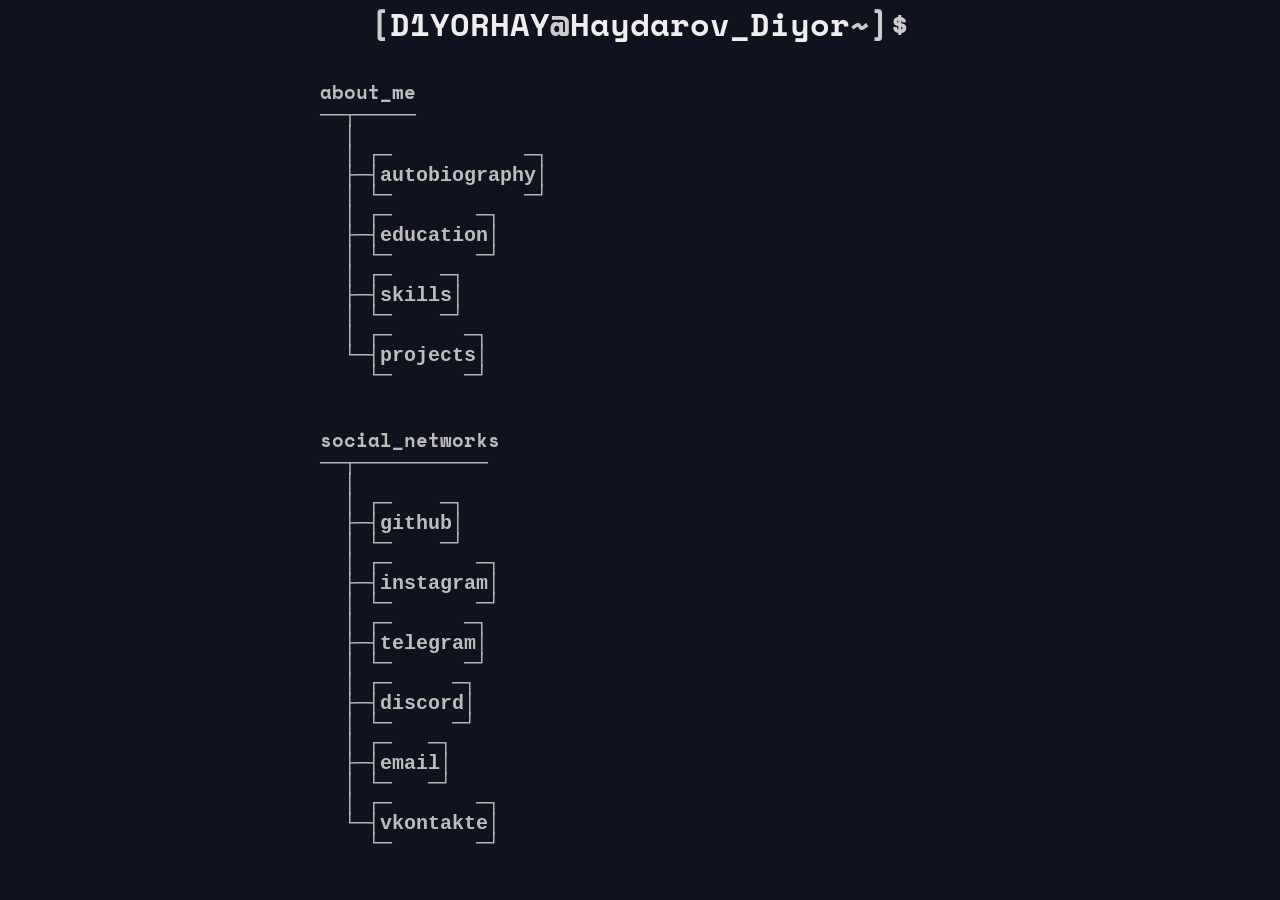
==== commit 0255b683: "Update index.html" ====
--- a/index.html
+++ b/index.html
@@ -8,7 +8,7 @@
 </head>
 <body>
   <div class="title">
-    <h1>[<span>D1YORHAY</span>@<span>Haydarov_Diyor</span> ~]$</h1>
+    <h1>[<span>D1YORHAY</span>@<wbr><span>Haydarov_Diyor</span><wbr>~]$</h1>
   </div>
   <main>
 
@@ -67,4 +67,4 @@
     
   </main>
 </body>
-</html>+</html>
--- a/style.css
+++ b/style.css
@@ -1,4 +1,6 @@
 @import url('https://fonts.googleapis.com/css2?family=Space+Mono:ital,wght@0,400;0,700;1,400;1,700&display=swap');
+@import url('https://db.onlinewebfonts.com/c/72c75860d89e91a517dfb1e7d308c180?family=Courier+New'); 
+
 
 * {
   margin: 0;
@@ -12,21 +14,24 @@
 }
 
 body {
+  display: flex;
   background-color: #101220;
-  display: flex;
   flex-direction: column;
   height: 100vh;
-  align-items: center;
-  justify-content: center;
 }
 
 main {
   display: flex;
-  flex-direction: row;
+  justify-content: center;
+  align-items: center;
+  flex-direction: column;
   flex-wrap: nowrap;
 }
 
 .title {
+  display: flex;
+  justify-content: center;
+  align-items: center;
   margin-bottom: 30px;
   color: #cccccc;
   transition-duration: 1s;
@@ -59,8 +64,8 @@
 }
 
 .list_desk a, pre{
+  font-family: "Courier New", monospace;
   font-size: 20px;
-  font-family: 'Courier New', Courier, monospace;
   line-height: 20px;
   margin-bottom: 20px;
-}+}
